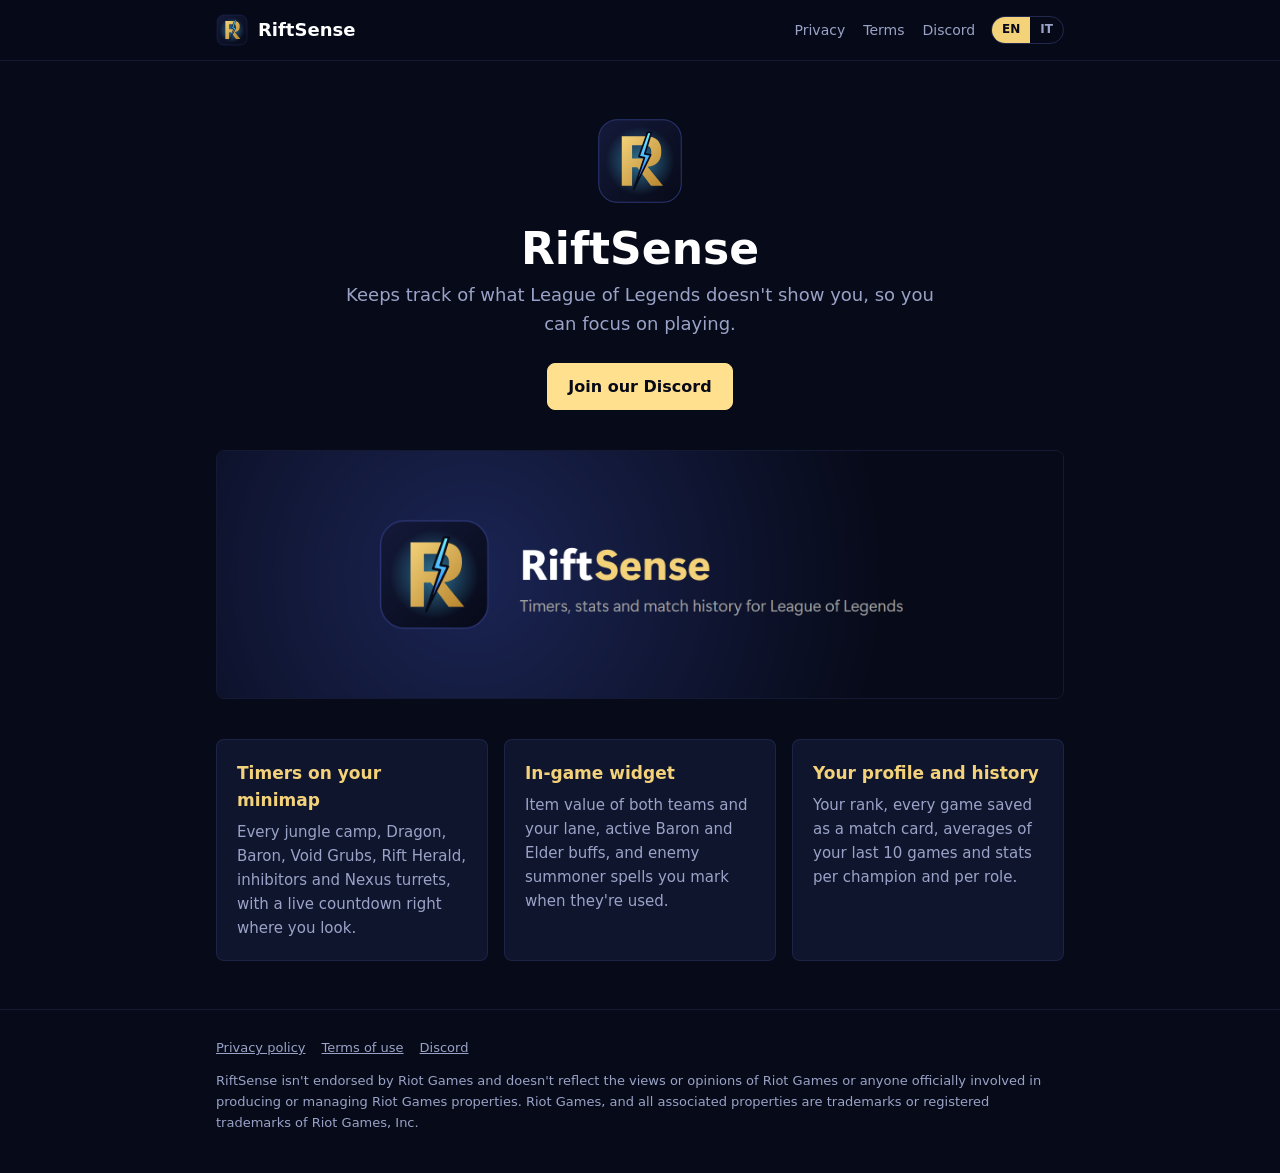
==== index.html @ afcf8730 "RiftSense site with privacy policy and terms of use (EN/IT)" ====
<!DOCTYPE html>
<html lang="en">
<head>
    <meta charset="UTF-8">
    <meta name="viewport" content="width=device-width, initial-scale=1">
    <title>RiftSense</title>
    <meta name="description" content="RiftSense: jungle and objective timers on your minimap, in-game stats and match history for League of Legends.">
    <link rel="icon" href="assets/logo.svg" type="image/svg+xml">
    <link rel="stylesheet" href="style.css">
</head>
<body data-lang="en">
<header>
    <div class="wrap">
        <a class="brand" href="./"><img src="assets/logo.svg" alt="">RiftSense</a>
        <nav>
            <a href="privacy.html"><span lang="en">Privacy</span><span lang="it">Privacy</span></a>
            <a href="terms.html"><span lang="en">Terms</span><span lang="it">Termini</span></a>
            <a href="https://discord.gg/ByeUC7WYbb">Discord</a>
        </nav>
        <div class="lang-switch"><button data-lang="en">EN</button><button data-lang="it">IT</button></div>
    </div>
</header>

<main class="wrap">
    <section class="hero">
        <img class="logo" src="assets/logo.svg" alt="RiftSense">
        <h1>RiftSense</h1>
        <p lang="en">Keeps track of what League of Legends doesn't show you, so you can focus on playing.</p>
        <p lang="it">Tiene traccia di quello che League of Legends non ti mostra, così pensi solo a giocare.</p>
        <div class="buttons">
            <a class="button primary" href="https://discord.gg/ByeUC7WYbb"><span lang="en">Join our Discord</span><span lang="it">Entra nel nostro Discord</span></a>
        </div>
    </section>

    <img class="hero-image" src="assets/hero.png" alt="RiftSense" width="1920" height="560">

    <section class="features">
        <div class="feature">
            <h3 lang="en">Timers on your minimap</h3>
            <h3 lang="it">Timer sulla minimappa</h3>
            <p lang="en">Every jungle camp, Dragon, Baron, Void Grubs, Rift Herald, inhibitors and Nexus turrets, with a live countdown right where you look.</p>
            <p lang="it">Tutti i campi della giungla, Drago, Barone, Larve del Vuoto, Araldo, inibitori e torri del Nexus, con il conto alla rovescia proprio dove guardi.</p>
        </div>
        <div class="feature">
            <h3 lang="en">In-game widget</h3>
            <h3 lang="it">Widget in partita</h3>
            <p lang="en">Item value of both teams and your lane, active Baron and Elder buffs, and enemy summoner spells you mark when they're used.</p>
            <p lang="it">Valore oggetti delle squadre e della tua lane, buff di Barone e Anziano attivi e incantesimi nemici che segni quando li usano.</p>
        </div>
        <div class="feature">
            <h3 lang="en">Your profile and history</h3>
            <h3 lang="it">Profilo e storico</h3>
            <p lang="en">Your rank, every game saved as a match card, averages of your last 10 games and stats per champion and per role.</p>
            <p lang="it">Il tuo rank, ogni partita salvata, le medie delle ultime 10 partite e le statistiche per campione e per ruolo.</p>
        </div>
    </section>
</main>

<footer>
    <div class="wrap">
        <div class="links">
            <a href="privacy.html"><span lang="en">Privacy policy</span><span lang="it">Privacy policy</span></a>
            <a href="terms.html"><span lang="en">Terms of use</span><span lang="it">Termini d'uso</span></a>
            <a href="https://discord.gg/ByeUC7WYbb">Discord</a>
        </div>
        <p lang="en">RiftSense isn't endorsed by Riot Games and doesn't reflect the views or opinions of Riot Games or anyone officially involved in producing or managing Riot Games properties. Riot Games, and all associated properties are trademarks or registered trademarks of Riot Games, Inc.</p>
        <p lang="it">RiftSense non è approvato da Riot Games e non rispecchia le opinioni di Riot Games o di chiunque sia coinvolto ufficialmente nella produzione o gestione delle proprietà di Riot Games. Riot Games e tutte le proprietà associate sono marchi o marchi registrati di Riot Games, Inc.</p>
    </div>
</footer>
<script src="lang.js"></script>
</body>
</html>
---- style.css ----
/* Stessi colori dell'app (overwolf-overlay/public/css/theme.css) */
:root {
  --bg: #070a18;
  --surface: #10152e;
  --surface-2: #171d3d;
  --border: rgba(122, 140, 255, 0.12);
  --border-strong: rgba(122, 140, 255, 0.24);
  --accent: #f3d27a;
  --accent-bright: #ffe08f;
  --accent-bg: #231d0e;
  --good: #4fd8ff;
  --text: #ffffff;
  --text-muted: #9aa3c7;
  --text-on-accent: #070a18;
  --radius: 8px;
  --font: 'Segoe UI Variable Text', 'Segoe UI', system-ui, -apple-system, Roboto, sans-serif;
}

* { box-sizing: border-box; }

html { background: var(--bg); }

body {
  margin: 0;
  font-family: var(--font);
  font-size: 16px;
  line-height: 1.6;
  color: var(--text);
  background: var(--bg);
  -webkit-font-smoothing: antialiased;
}

/* Una lingua alla volta: body[data-lang] mostra solo i blocchi con quel lang */
body[data-lang='it'] [lang='en'],
body[data-lang='en'] [lang='it'] { display: none !important; }

a { color: var(--accent); }
a:hover { color: var(--accent-bright); }

.wrap { max-width: 880px; margin: 0 auto; padding: 0 16px; }

/* ---- Barra in alto ---- */
header {
  position: sticky;
  top: 0;
  z-index: 1;
  background: rgba(7, 10, 24, 0.92);
  border-bottom: 1px solid var(--border);
  backdrop-filter: blur(6px);
}
header .wrap { display: flex; align-items: center; gap: 16px; height: 60px; }
.brand { display: flex; align-items: center; gap: 10px; font-size: 18px; font-weight: 700; color: var(--text); text-decoration: none; }
.brand img { width: 32px; height: 32px; }
nav { display: flex; gap: 18px; margin-left: auto; font-size: 14px; }
nav a { color: var(--text-muted); text-decoration: none; }
nav a:hover, nav a.active { color: var(--accent); }
.lang-switch { display: flex; border: 1px solid var(--border-strong); border-radius: 999px; overflow: hidden; }
.lang-switch button {
  padding: 3px 10px;
  font: inherit;
  font-size: 12px;
  font-weight: 600;
  color: var(--text-muted);
  background: none;
  border: none;
  cursor: pointer;
}
.lang-switch button.active { color: var(--text-on-accent); background: var(--accent); }

/* ---- Home ---- */
.hero { padding: 56px 0 40px; text-align: center; }
.hero img.logo { width: 88px; height: 88px; }
.hero h1 { margin: 12px 0 8px; font-size: 44px; line-height: 1.1; }
.hero p { max-width: 620px; margin: 0 auto 24px; font-size: 18px; color: var(--text-muted); }
.hero-image { display: block; width: 100%; height: auto; border: 1px solid var(--border); border-radius: var(--radius); }

.buttons { display: flex; flex-wrap: wrap; justify-content: center; gap: 12px; }
.button {
  display: inline-block;
  padding: 10px 20px;
  font-weight: 600;
  text-decoration: none;
  color: var(--text);
  background: var(--surface-2);
  border: 1px solid var(--border-strong);
  border-radius: var(--radius);
}
.button:hover { color: var(--text); border-color: var(--accent); }
.button.primary { color: var(--text-on-accent); background: var(--accent-bright); border-color: var(--accent-bright); }
.button.primary:hover { color: var(--text-on-accent); background: var(--accent); }

.features { display: grid; grid-template-columns: repeat(auto-fit, minmax(240px, 1fr)); gap: 16px; margin: 40px 0; }
.feature { padding: 20px; background: var(--surface); border: 1px solid var(--border); border-radius: var(--radius); }
.feature h3 { margin: 0 0 6px; font-size: 17px; color: var(--accent); }
.feature p { margin: 0; font-size: 15px; color: var(--text-muted); }

/* ---- Pagine di testo (privacy, termini) ---- */
.doc { padding: 40px 0 24px; }
.doc h1 { margin: 0 0 4px; font-size: 34px; }
.doc .updated { margin: 0 0 28px; font-size: 14px; color: var(--text-muted); }
.doc h2 { margin: 32px 0 8px; font-size: 21px; color: var(--accent); }
.doc p, .doc li { color: #d8dcf0; }
.doc ul { padding-left: 22px; }
.doc li { margin-bottom: 6px; }
.doc code { padding: 1px 5px; font-size: 14px; background: var(--surface-2); border-radius: 4px; }
.note { padding: 14px 16px; margin: 20px 0; background: var(--accent-bg); border: 1px solid var(--accent); border-radius: var(--radius); }

/* ---- Piè di pagina ---- */
footer { margin-top: 48px; padding: 28px 0 40px; font-size: 13px; color: var(--text-muted); border-top: 1px solid var(--border); }
footer .links { display: flex; flex-wrap: wrap; gap: 16px; margin-bottom: 12px; }
footer .links a { color: var(--text-muted); }
footer .links a:hover { color: var(--accent); }
footer p { margin: 0; }

@media (max-width: 640px) {
  header .wrap { flex-wrap: wrap; height: auto; padding-top: 10px; padding-bottom: 10px; row-gap: 8px; }
  nav { order: 3; width: 100%; margin-left: 0; gap: 14px; }
  .lang-switch { margin-left: auto; }
  .hero { padding-top: 36px; }
  .hero h1 { font-size: 34px; }
  .doc h1 { font-size: 28px; }
}
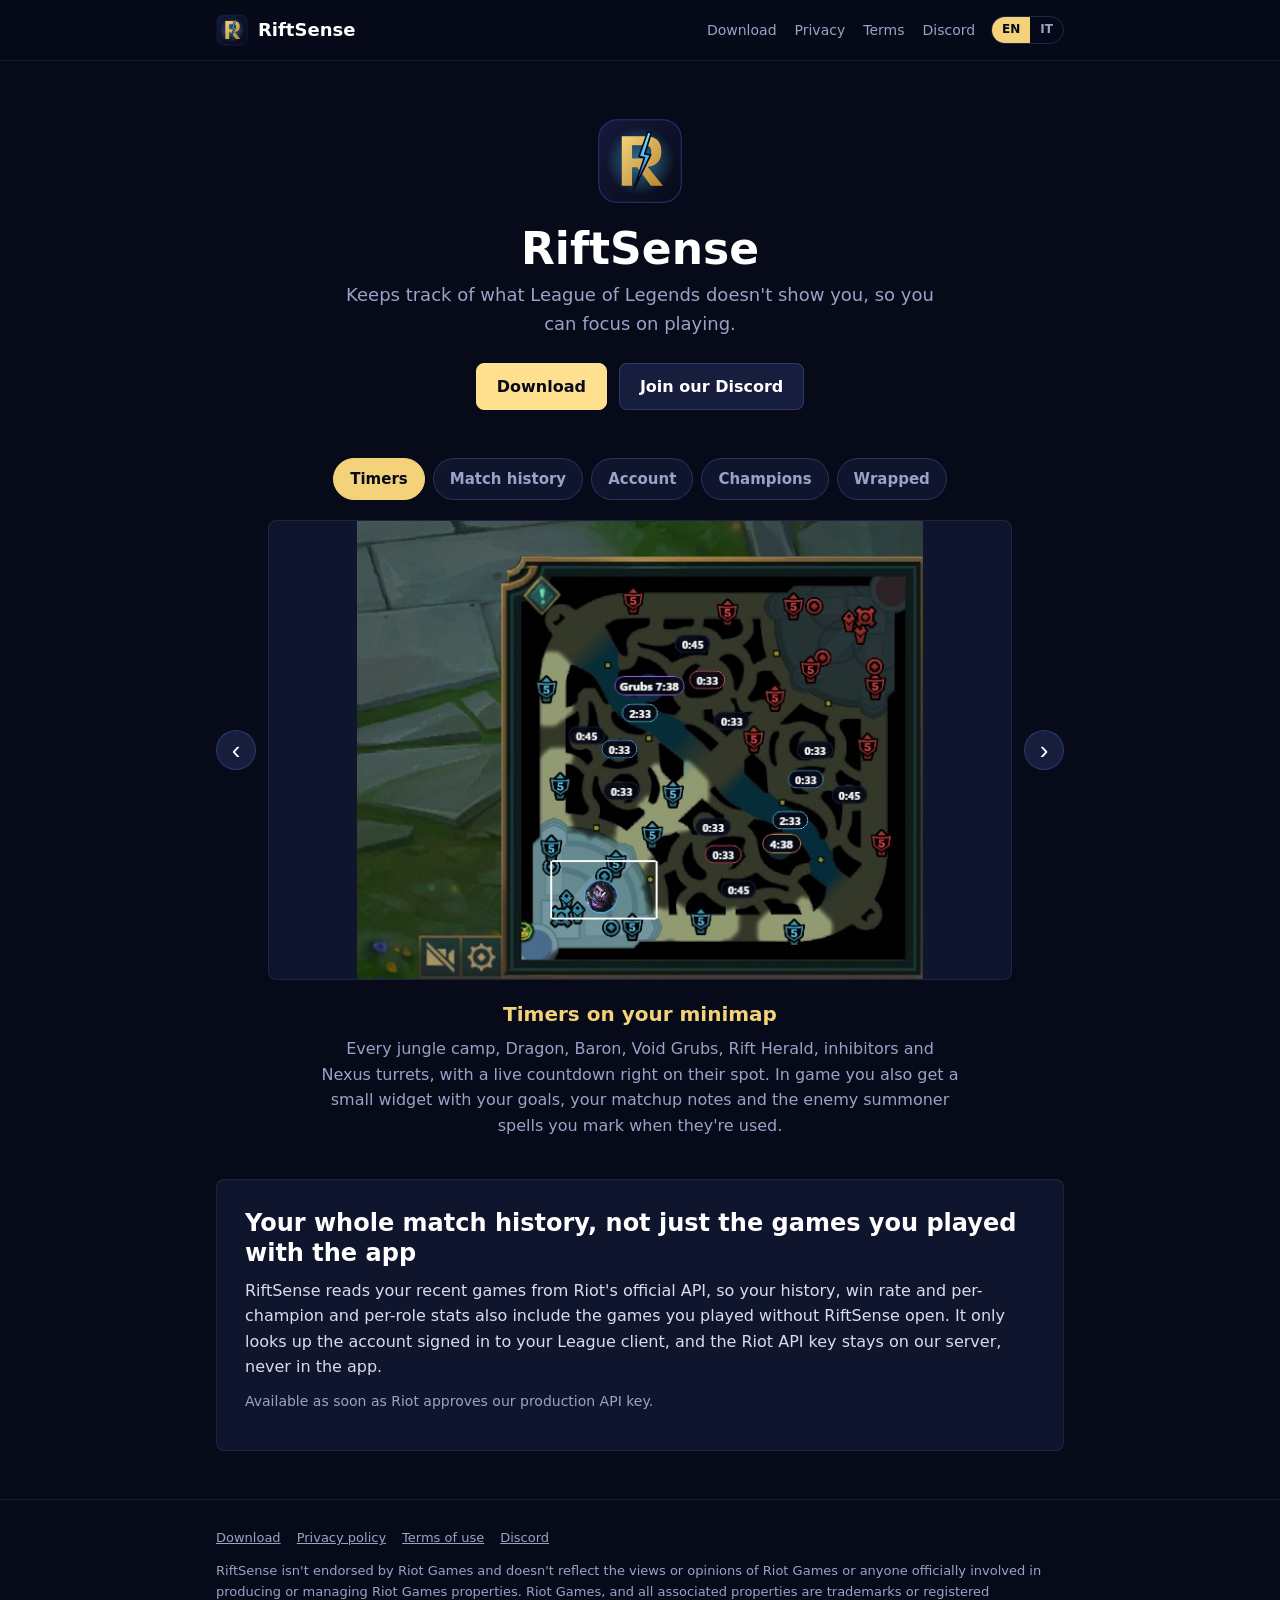
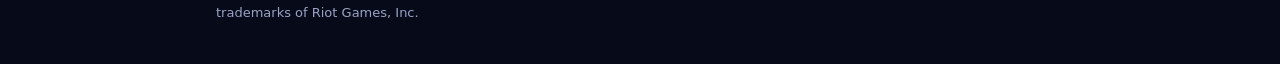
==== commit d9330b38: "Feature showcase with screenshots, download page, Riot API match history section and privacy policy " ====
--- a/index.html
+++ b/index.html
@@ -13,6 +13,7 @@
     <div class="wrap">
         <a class="brand" href="./"><img src="assets/logo.svg" alt="">RiftSense</a>
         <nav>
+            <a href="download.html">Download</a>
             <a href="privacy.html"><span lang="en">Privacy</span><span lang="it">Privacy</span></a>
             <a href="terms.html"><span lang="en">Terms</span><span lang="it">Termini</span></a>
             <a href="https://discord.gg/ByeUC7WYbb">Discord</a>
@@ -28,37 +29,83 @@
         <p lang="en">Keeps track of what League of Legends doesn't show you, so you can focus on playing.</p>
         <p lang="it">Tiene traccia di quello che League of Legends non ti mostra, così pensi solo a giocare.</p>
         <div class="buttons">
-            <a class="button primary" href="https://discord.gg/ByeUC7WYbb"><span lang="en">Join our Discord</span><span lang="it">Entra nel nostro Discord</span></a>
+            <a class="button primary" href="download.html">Download</a>
+            <a class="button" href="https://discord.gg/ByeUC7WYbb"><span lang="en">Join our Discord</span><span lang="it">Entra nel nostro Discord</span></a>
         </div>
     </section>
 
-    <img class="hero-image" src="assets/hero.png" alt="RiftSense" width="1920" height="560">
+    <section class="showcase" aria-label="RiftSense">
+        <div class="showcase-tabs" role="tablist">
+            <button class="showcase-tab active" role="tab" id="tab-timers" aria-controls="slide-timers" aria-selected="true"><span lang="en">Timers</span><span lang="it">Timer</span></button>
+            <button class="showcase-tab" role="tab" id="tab-history" aria-controls="slide-history" aria-selected="false"><span lang="en">Match history</span><span lang="it">Storico</span></button>
+            <button class="showcase-tab" role="tab" id="tab-account" aria-controls="slide-account" aria-selected="false"><span lang="en">Account</span><span lang="it">Account</span></button>
+            <button class="showcase-tab" role="tab" id="tab-champions" aria-controls="slide-champions" aria-selected="false"><span lang="en">Champions</span><span lang="it">Campioni</span></button>
+            <button class="showcase-tab" role="tab" id="tab-wrapped" aria-controls="slide-wrapped" aria-selected="false"><span lang="en">Wrapped</span><span lang="it">Wrapped</span></button>
+        </div>
+        <div class="showcase-stage">
+            <button class="showcase-arrow prev" aria-label="Previous">&#8249;</button>
+            <figure class="showcase-slide narrow" role="tabpanel" id="slide-timers" aria-labelledby="tab-timers">
+                <img src="assets/screens/minimap.jpg" alt="Timers on your minimap">
+                <figcaption>
+                    <h3><span lang="en">Timers on your minimap</span><span lang="it">Timer sulla minimappa</span></h3>
+                    <p lang="en">Every jungle camp, Dragon, Baron, Void Grubs, Rift Herald, inhibitors and Nexus turrets, with a live countdown right on their spot. In game you also get a small widget with your goals, your matchup notes and the enemy summoner spells you mark when they're used.</p>
+                    <p lang="it">Tutti i campi della giungla, Drago, Barone, Larve del Vuoto, Araldo, inibitori e torri del Nexus, con il conto alla rovescia proprio al loro posto. In partita hai anche un piccolo widget con i tuoi obiettivi, le tue note sui matchup e gli incantesimi nemici che segni quando li usano.</p>
+                </figcaption>
+            </figure>
+            <figure class="showcase-slide" role="tabpanel" id="slide-history" aria-labelledby="tab-history" hidden>
+                <img src="assets/screens/history.jpg" alt="Match history" loading="lazy">
+                <figcaption>
+                    <h3><span lang="en">Match history</span><span lang="it">Storico partite</span></h3>
+                    <p lang="en">Every game as a match card: result, queue, KDA, CS, kill participation, objectives and your per-game goals. On top, your last session and your last 10 games at a glance.</p>
+                    <p lang="it">Ogni partita con esito, coda, KDA, CS, partecipazione alle uccisioni, obiettivi e i tuoi obiettivi personali. In alto, l'ultima sessione e le ultime 10 partite a colpo d'occhio.</p>
+                </figcaption>
+            </figure>
+            <figure class="showcase-slide" role="tabpanel" id="slide-account" aria-labelledby="tab-account" hidden>
+                <img src="assets/screens/account.jpg" alt="Account statistics" loading="lazy">
+                <figcaption>
+                    <h3><span lang="en">Account statistics</span><span lang="it">Statistiche account</span></h3>
+                    <p lang="en">Your Solo/Duo LP over time, your peak rank and your last 10 games compared to the 10 before: are you playing better or worse?</p>
+                    <p lang="it">I tuoi LP in Solo/Duo nel tempo, il rank massimo e le ultime 10 partite a confronto con le 10 precedenti: stai giocando meglio o peggio?</p>
+                </figcaption>
+            </figure>
+            <figure class="showcase-slide" role="tabpanel" id="slide-champions" aria-labelledby="tab-champions" hidden>
+                <img src="assets/screens/champions.jpg" alt="Champion statistics" loading="lazy">
+                <figcaption>
+                    <h3><span lang="en">Champion statistics</span><span lang="it">Statistiche campioni</span></h3>
+                    <p lang="en">Win rate, KDA, CS and kill participation for every champion you play, filtered by queue and role.</p>
+                    <p lang="it">Vittorie, KDA, CS e partecipazione alle uccisioni per ogni campione che giochi, filtrabili per coda e ruolo.</p>
+                </figcaption>
+            </figure>
+            <figure class="showcase-slide" role="tabpanel" id="slide-wrapped" aria-labelledby="tab-wrapped" hidden>
+                <img src="assets/screens/wrapped.jpg" alt="RiftSense Wrapped" loading="lazy">
+                <figcaption>
+                    <h3><span lang="en">RiftSense Wrapped</span><span lang="it">RiftSense Wrapped</span></h3>
+                    <p lang="en">Your week, month or season in one image to share on Discord, Instagram or TikTok.</p>
+                    <p lang="it">La tua settimana, il tuo mese o la tua stagione in un'immagine da condividere su Discord, Instagram o TikTok.</p>
+                </figcaption>
+            </figure>
+            <button class="showcase-arrow next" aria-label="Next">&#8250;</button>
+        </div>
+    </section>
 
-    <section class="features">
-        <div class="feature">
-            <h3 lang="en">Timers on your minimap</h3>
-            <h3 lang="it">Timer sulla minimappa</h3>
-            <p lang="en">Every jungle camp, Dragon, Baron, Void Grubs, Rift Herald, inhibitors and Nexus turrets, with a live countdown right where you look.</p>
-            <p lang="it">Tutti i campi della giungla, Drago, Barone, Larve del Vuoto, Araldo, inibitori e torri del Nexus, con il conto alla rovescia proprio dove guardi.</p>
-        </div>
-        <div class="feature">
-            <h3 lang="en">In-game widget</h3>
-            <h3 lang="it">Widget in partita</h3>
-            <p lang="en">Item value of both teams and your lane, active Baron and Elder buffs, and enemy summoner spells you mark when they're used.</p>
-            <p lang="it">Valore oggetti delle squadre e della tua lane, buff di Barone e Anziano attivi e incantesimi nemici che segni quando li usano.</p>
-        </div>
-        <div class="feature">
-            <h3 lang="en">Your profile and history</h3>
-            <h3 lang="it">Profilo e storico</h3>
-            <p lang="en">Your rank, every game saved as a match card, averages of your last 10 games and stats per champion and per role.</p>
-            <p lang="it">Il tuo rank, ogni partita salvata, le medie delle ultime 10 partite e le statistiche per campione e per ruolo.</p>
-        </div>
+    <section class="spotlight">
+        <h2 lang="en">Your whole match history, not just the games you played with the app</h2>
+        <h2 lang="it">Tutto il tuo storico, non solo le partite giocate con l'app</h2>
+        <p lang="en">RiftSense reads your recent games from Riot's official API, so your history, win rate and
+            per-champion and per-role stats also include the games you played without RiftSense open. It only looks
+            up the account signed in to your League client, and the Riot API key stays on our server, never in the app.</p>
+        <p lang="it">RiftSense legge le tue partite recenti dall'API ufficiale di Riot: storico, percentuale di vittorie e
+            statistiche per campione e per ruolo comprendono anche le partite giocate senza RiftSense aperta. Cerca solo
+            l'account connesso al tuo client di League, e la chiave dell'API Riot resta sul nostro server, mai nell'app.</p>
+        <p class="muted" lang="en">Available as soon as Riot approves our production API key.</p>
+        <p class="muted" lang="it">Disponibile appena Riot approva la nostra chiave API di produzione.</p>
     </section>
 </main>
 
 <footer>
     <div class="wrap">
         <div class="links">
+            <a href="download.html">Download</a>
             <a href="privacy.html"><span lang="en">Privacy policy</span><span lang="it">Privacy policy</span></a>
             <a href="terms.html"><span lang="en">Terms of use</span><span lang="it">Termini d'uso</span></a>
             <a href="https://discord.gg/ByeUC7WYbb">Discord</a>
@@ -68,5 +115,6 @@
     </div>
 </footer>
 <script src="lang.js"></script>
+<script src="showcase.js"></script>
 </body>
 </html>
--- a/style.css
+++ b/style.css
@@ -94,6 +94,62 @@
 .feature h3 { margin: 0 0 6px; font-size: 17px; color: var(--accent); }
 .feature p { margin: 0; font-size: 15px; color: var(--text-muted); }
 
+.spotlight { margin: 40px 0; padding: 28px; background: var(--surface); border: 1px solid var(--border); border-radius: var(--radius); }
+.spotlight h2 { margin: 0 0 10px; font-size: 24px; line-height: 1.25; }
+.spotlight p { margin: 0 0 10px; color: #d8dcf0; }
+.spotlight .muted { font-size: 14px; color: var(--text-muted); }
+.spotlight.coming { text-align: center; border-color: var(--accent); background: var(--accent-bg); }
+.spotlight.coming .buttons { margin-top: 16px; }
+
+/* ---- Vetrina: un pulsante per funzione, uno screenshot alla volta ---- */
+.showcase { margin: 8px 0 40px; }
+.showcase-tabs { display: flex; flex-wrap: wrap; justify-content: center; gap: 8px; margin-bottom: 20px; }
+.showcase-tab {
+  padding: 8px 16px;
+  font: inherit;
+  font-size: 15px;
+  font-weight: 600;
+  color: var(--text-muted);
+  background: var(--surface);
+  border: 1px solid var(--border-strong);
+  border-radius: 999px;
+  cursor: pointer;
+}
+.showcase-tab:hover { color: var(--text); border-color: var(--accent); }
+.showcase-tab.active { color: var(--text-on-accent); background: var(--accent); border-color: var(--accent); }
+.showcase-stage { position: relative; padding: 0 52px; }
+.showcase-slide { margin: 0; }
+/* Stessa altezza per tutti gli screenshot: cambiando funzione la pagina non salta */
+.showcase-slide img {
+  display: block;
+  width: 100%;
+  height: 460px;
+  object-fit: contain;
+  object-position: center top;
+  background: var(--surface);
+  border: 1px solid var(--border);
+  border-radius: var(--radius);
+}
+.showcase-slide figcaption { max-width: 640px; margin: 18px auto 0; text-align: center; }
+.showcase-slide h3 { margin: 0 0 6px; font-size: 20px; color: var(--accent); }
+.showcase-slide p { margin: 0; color: var(--text-muted); }
+.showcase-arrow {
+  position: absolute;
+  top: 210px;
+  width: 40px;
+  height: 40px;
+  font-size: 26px;
+  line-height: 1;
+  color: var(--text);
+  background: var(--surface-2);
+  border: 1px solid var(--border-strong);
+  border-radius: 50%;
+  cursor: pointer;
+}
+.showcase-arrow:hover { border-color: var(--accent); color: var(--accent); }
+.showcase-arrow.prev { left: 0; }
+.showcase-arrow.next { right: 0; }
+
 /* ---- Pagine di testo (privacy, termini) ---- */
 .doc { padding: 40px 0 24px; }
 .doc h1 { margin: 0 0 4px; font-size: 34px; }
@@ -119,4 +175,7 @@
   .hero { padding-top: 36px; }
   .hero h1 { font-size: 34px; }
   .doc h1 { font-size: 28px; }
+  .showcase-stage { padding: 0 40px; }
+  .showcase-slide img { height: 260px; }
+  .showcase-arrow { top: 110px; width: 32px; height: 32px; font-size: 20px; }
 }
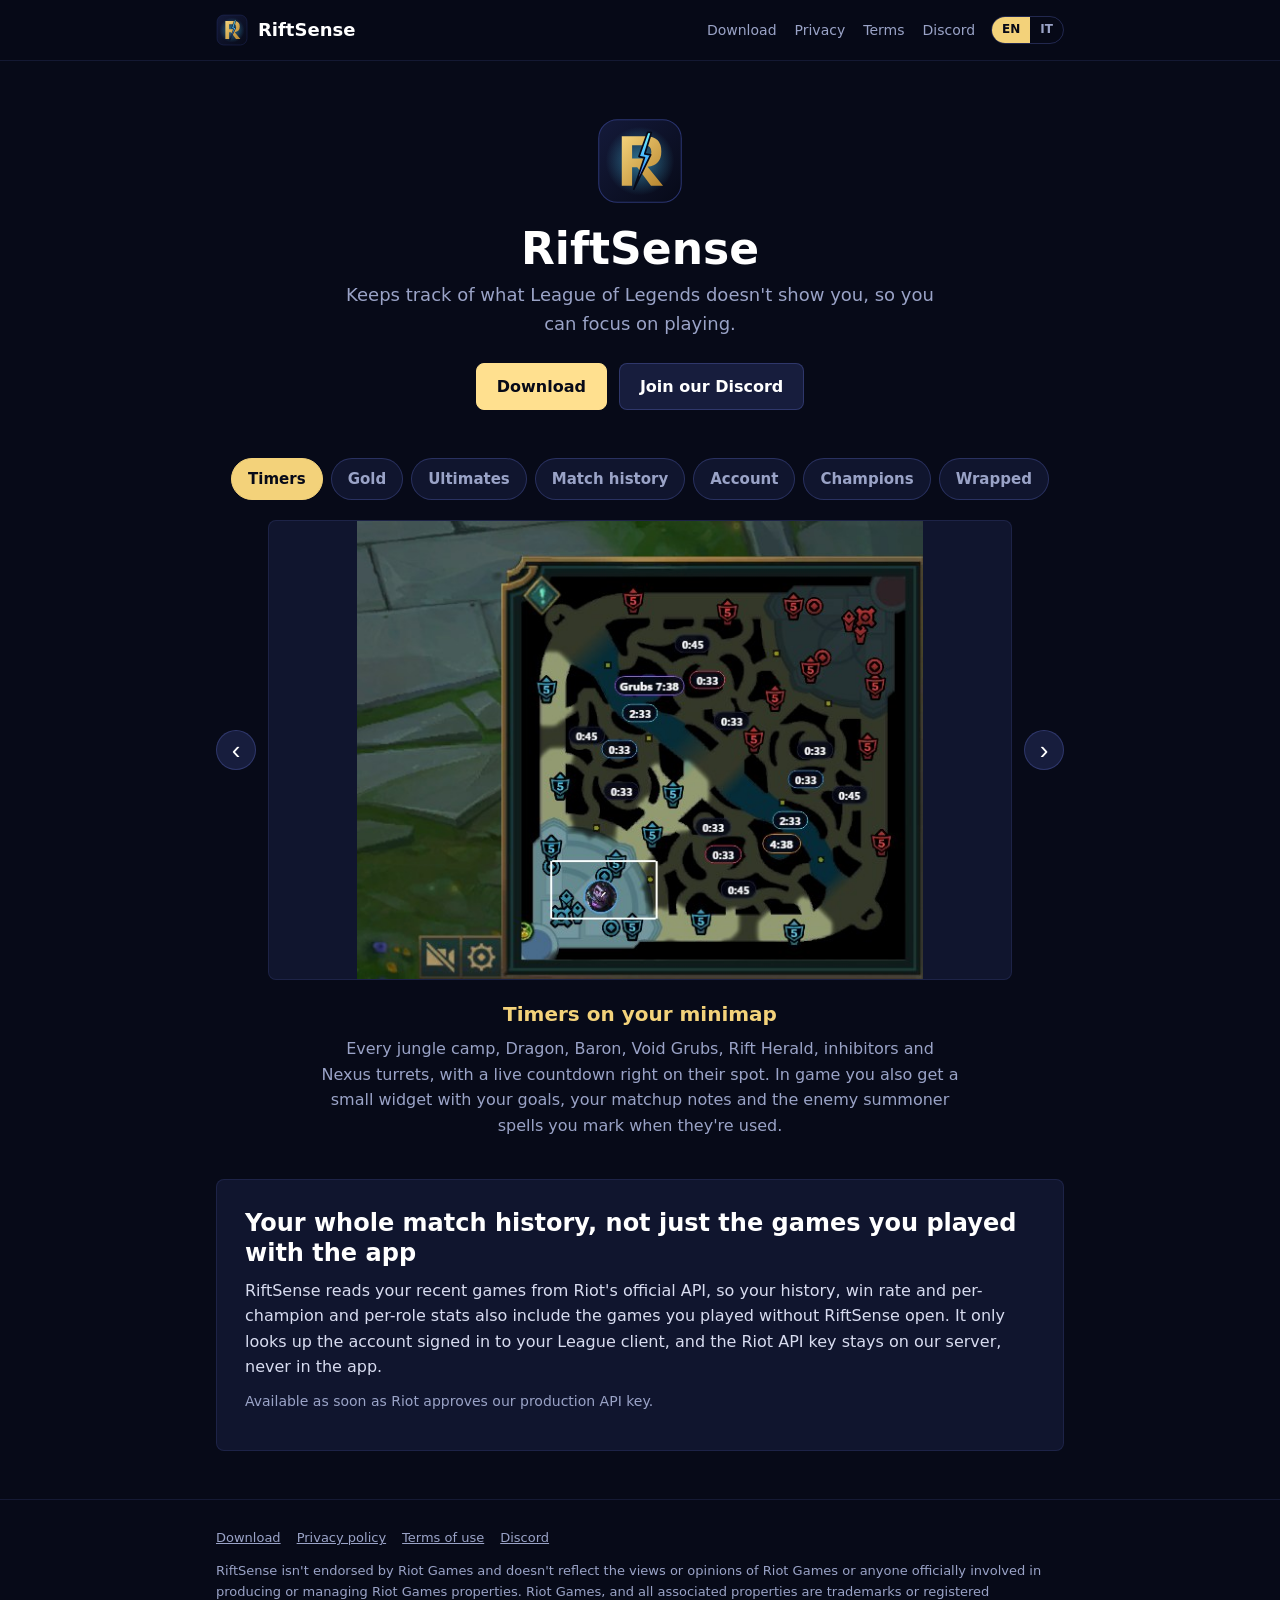
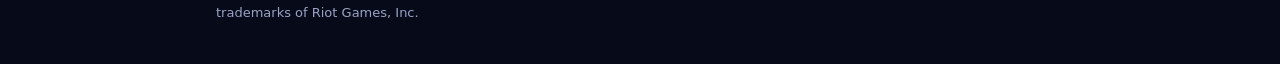
==== commit b20e71bf: "Showcase: gold tracker in the scoreboard and ally ultimate cooldowns" ====
--- a/index.html
+++ b/index.html
@@ -6,7 +6,7 @@
     <title>RiftSense</title>
     <meta name="description" content="RiftSense: jungle and objective timers on your minimap, in-game stats and match history for League of Legends.">
     <link rel="icon" href="assets/logo.svg" type="image/svg+xml">
-    <link rel="stylesheet" href="style.css">
+    <link rel="stylesheet" href="style.css?v=2">
 </head>
 <body data-lang="en">
 <header>
@@ -37,6 +37,8 @@
     <section class="showcase" aria-label="RiftSense">
         <div class="showcase-tabs" role="tablist">
             <button class="showcase-tab active" role="tab" id="tab-timers" aria-controls="slide-timers" aria-selected="true"><span lang="en">Timers</span><span lang="it">Timer</span></button>
+            <button class="showcase-tab" role="tab" id="tab-gold" aria-controls="slide-gold" aria-selected="false"><span lang="en">Gold</span><span lang="it">Oro</span></button>
+            <button class="showcase-tab" role="tab" id="tab-ults" aria-controls="slide-ults" aria-selected="false"><span lang="en">Ultimates</span><span lang="it">Ultimate</span></button>
             <button class="showcase-tab" role="tab" id="tab-history" aria-controls="slide-history" aria-selected="false"><span lang="en">Match history</span><span lang="it">Storico</span></button>
             <button class="showcase-tab" role="tab" id="tab-account" aria-controls="slide-account" aria-selected="false"><span lang="en">Account</span><span lang="it">Account</span></button>
             <button class="showcase-tab" role="tab" id="tab-champions" aria-controls="slide-champions" aria-selected="false"><span lang="en">Champions</span><span lang="it">Campioni</span></button>
@@ -50,6 +52,22 @@
                     <h3><span lang="en">Timers on your minimap</span><span lang="it">Timer sulla minimappa</span></h3>
                     <p lang="en">Every jungle camp, Dragon, Baron, Void Grubs, Rift Herald, inhibitors and Nexus turrets, with a live countdown right on their spot. In game you also get a small widget with your goals, your matchup notes and the enemy summoner spells you mark when they're used.</p>
                     <p lang="it">Tutti i campi della giungla, Drago, Barone, Larve del Vuoto, Araldo, inibitori e torri del Nexus, con il conto alla rovescia proprio al loro posto. In partita hai anche un piccolo widget con i tuoi obiettivi, le tue note sui matchup e gli incantesimi nemici che segni quando li usano.</p>
+                </figcaption>
+            </figure>
+            <figure class="showcase-slide" role="tabpanel" id="slide-gold" aria-labelledby="tab-gold" hidden>
+                <img src="assets/screens/gold.jpg" alt="Gold tracker in the scoreboard" loading="lazy">
+                <figcaption>
+                    <h3><span lang="en">Gold tracker in the scoreboard</span><span lang="it">Tracker dell'oro nella tabella</span></h3>
+                    <p lang="en">Hold TAB and, on the center line of the game's scoreboard, you see the item value gap between the two players of each row, with arrows toward whoever is ahead: blue or red like the teams.</p>
+                    <p lang="it">Tieni premuto TAB e, sulla linea centrale della tabella del gioco, vedi la differenza di valore degli oggetti tra i due giocatori di ogni riga, con le frecce verso chi è in vantaggio: blu o rosse come le squadre.</p>
+                </figcaption>
+            </figure>
+            <figure class="showcase-slide narrow" role="tabpanel" id="slide-ults" aria-labelledby="tab-ults" hidden>
+                <img src="assets/screens/ults.jpg" alt="Ally ultimate cooldowns" loading="lazy">
+                <figcaption>
+                    <h3><span lang="en">Ally ultimate cooldowns</span><span lang="it">Ricarica delle ultimate alleate</span></h3>
+                    <p lang="en">The seconds left on your allies' ultimates, right on the ult dot above their portraits, so you know when to fight. Only your allies: enemy ultimates stay hidden, as Riot's rules require.</p>
+                    <p lang="it">I secondi mancanti alle ultimate dei tuoi alleati, proprio sul pallino sopra i loro ritratti, così sai quando combattere. Solo gli alleati: le ultimate nemiche restano nascoste, come vogliono le regole di Riot.</p>
                 </figcaption>
             </figure>
             <figure class="showcase-slide" role="tabpanel" id="slide-history" aria-labelledby="tab-history" hidden>
@@ -114,7 +132,7 @@
         <p lang="it">RiftSense non è approvato da Riot Games e non rispecchia le opinioni di Riot Games o di chiunque sia coinvolto ufficialmente nella produzione o gestione delle proprietà di Riot Games. Riot Games e tutte le proprietà associate sono marchi o marchi registrati di Riot Games, Inc.</p>
     </div>
 </footer>
-<script src="lang.js"></script>
-<script src="showcase.js"></script>
+<script src="lang.js?v=2"></script>
+<script src="showcase.js?v=2"></script>
 </body>
 </html>
